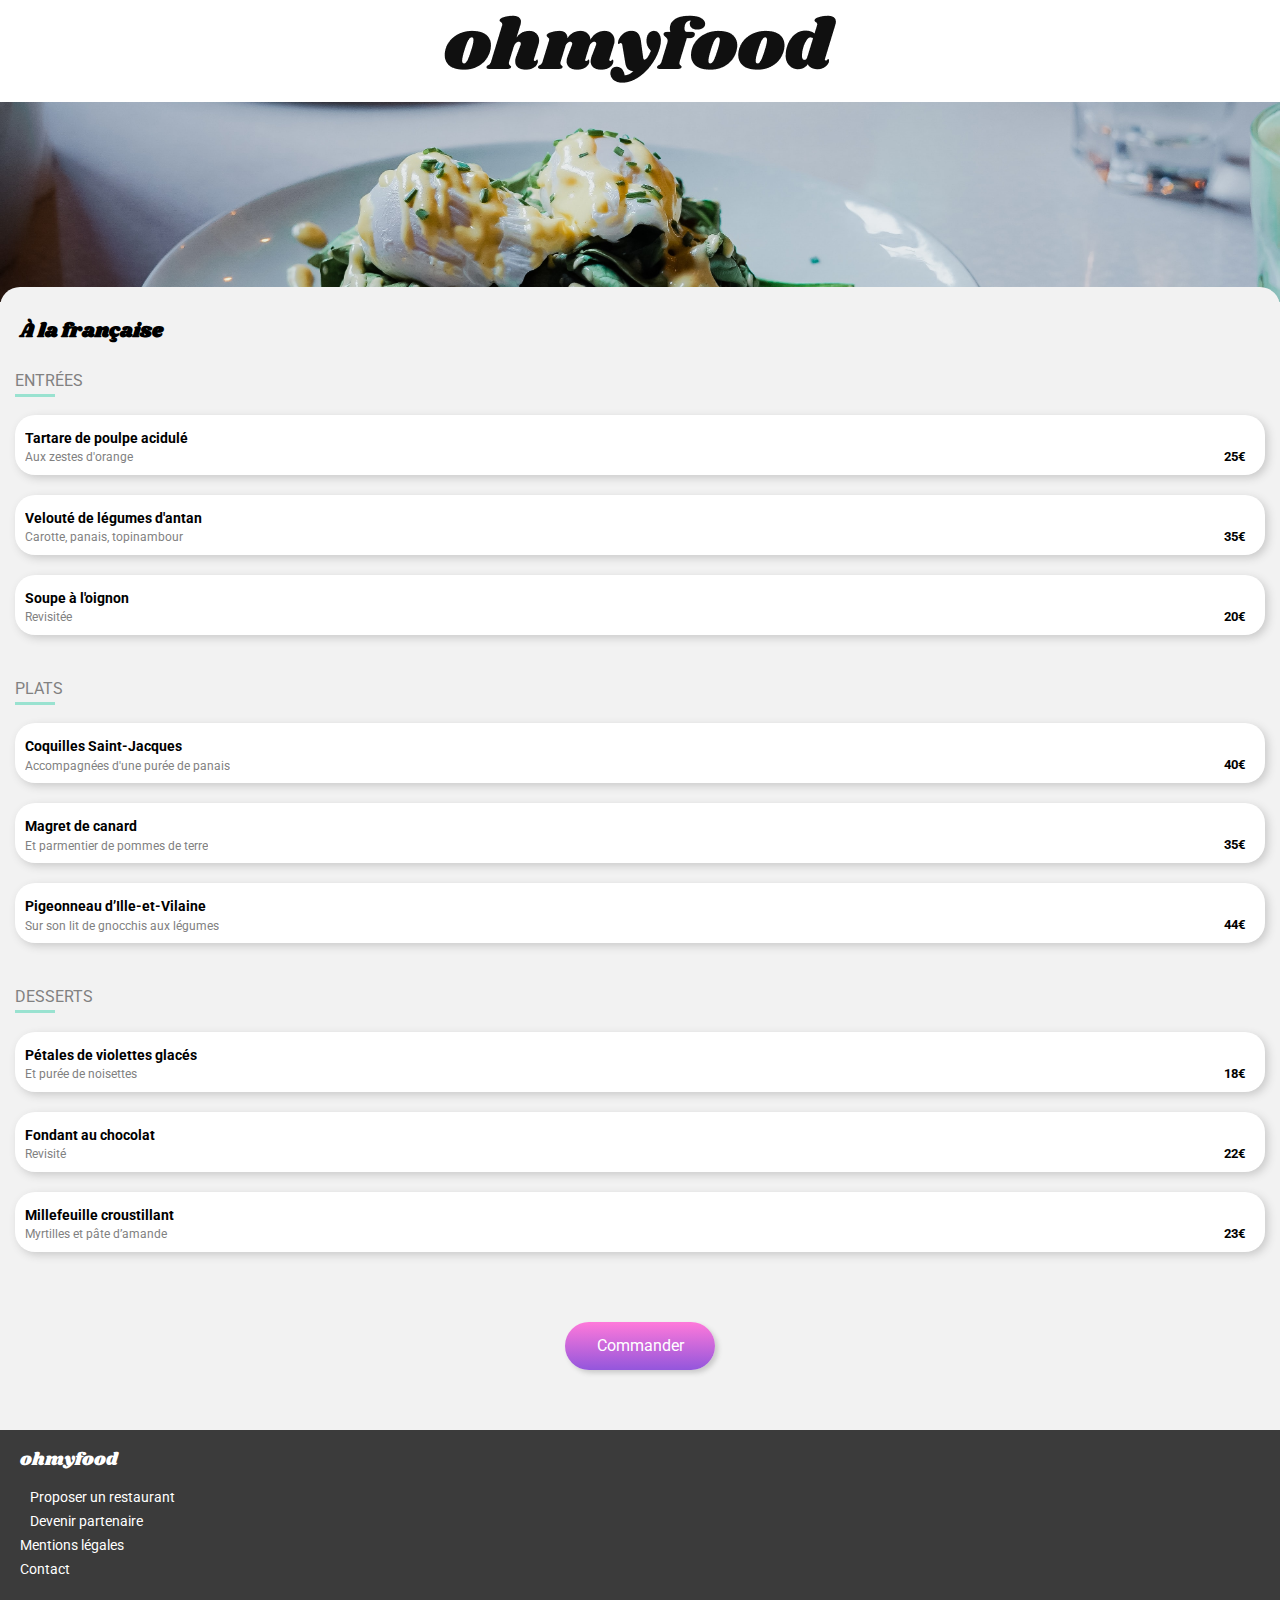
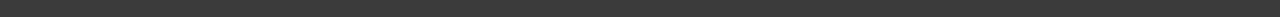
==== aLaFrancaise.html @ d5a259ac "site terminé - reste version tablette et desktop à faire" ====
<!DOCTYPE html>
<html lang="fr">
    <head>
        <meta charset="UTF-8">
        <meta http-equiv="X-UA-Compatible" content="IE=edge">
        <meta name="viewport" content="width=device-width, initial-scale=1.0">

        <link rel="preconnect" href="https://fonts.googleapis.com">
        <link rel="preconnect" href="https://fonts.gstatic.com" crossorigin>
        <link href="https://fonts.googleapis.com/css2?family=Roboto:wght@400;500&family=Shrikhand&display=swap" rel="stylesheet">


        <link rel="stylesheet" href="https://cdnjs.cloudflare.com/ajax/libs/font-awesome/6.1.1/css/all.min.css" integrity="sha512-KfkfwYDsLkIlwQp6LFnl8zNdLGxu9YAA1QvwINks4PhcElQSvqcyVLLD9aMhXd13uQjoXtEKNosOWaZqXgel0g==" crossorigin="anonymous" referrerpolicy="no-referrer" />

        <link rel="stylesheet" href="./css/normalize.css">
        <link rel="stylesheet" href="./css/style.css">

        <title>OhMyFood</title>
    </head>
    <body>
        <header>
            <a href="index.html"><i class="fa-solid fa-arrow-left-long icon--backIndex"></i></a>
            <img src="./images/logo/ohmyfood.png" alt="Logo OhMyFood" class="header--logo">
        </header>
        <main class="menu">
            <img src="./images/restaurants/toa-heftiba-DQKerTsQwi0-unsplash.jpg" alt="Image d'illustration du restaurant" class="menu--illustration">
            <div class="title--menu">
                <h1 class="title title--primary">À la française</h1>
                <div class="menu--like">
                    <i class="fa-regular fa-heart icon--like"></i>
                    <i class="fa-regular fa-heart icon--like--fill"></i>
                </div>
            </div>
            <section class="partMenu">
                <h2 class="title--partMenu">Entrées</h2>
                <article class="dish dish--1">
                    <div class="dish--info">
                        <h3 class="dish--title">Tartare de poulpe acidulé</h3>
                        <p class="dish--description">Aux zestes d'orange</p>
                    </div>
                    <div class="dish--animation">
                        <div class="dish--price"><b>25€</b></div>
                        <div class="dish--select"><i class="fa-solid fa-circle-check icon_dish_select"></i></div>
                    </div>
                </article>
                <article class="dish dish--2">
                    <div class="dish--info">
                        <h3 class="dish--title">Velouté de légumes d'antan</h3>
                        <p class="dish--description">Carotte, panais, topinambour</p>
                    </div>
                    <div class="dish--animation">
                        <div class="dish--price"><b>35€</b></div>
                        <div class="dish--select"><i class="fa-solid fa-circle-check icon_dish_select"></i></div>
                    </div>
                </article>
                <article class="dish dish--3">
                    <div class="dish--info">
                        <h3 class="dish--title">Soupe à l'oignon</h3>
                        <p class="dish--description">Revisitée</p>
                    </div>
                    <div class="dish--animation">
                        <div class="dish--price"><b>20€</b></div>
                        <div class="dish--select"><i class="fa-solid fa-circle-check icon_dish_select"></i></div>
                    </div>
                </article>
            </section>
            <section class="partMenu">
                <h2 class="title--partMenu">Plats</h2>
                <article class="dish dish--4">
                    <div class="dish--info">
                        <h3 class="dish--title">Coquilles Saint-Jacques</h3>
                        <p class="dish--description">Accompagnées d'une purée de panais</p>
                    </div>
                    <div class="dish--animation">
                        <div class="dish--price"><b>40€</b></div>
                        <div class="dish--select"><i class="fa-solid fa-circle-check icon_dish_select"></i></div>
                    </div>
                </article>
                <article class="dish dish--5">
                    <div class="dish--info">
                        <h3 class="dish--title">Magret de canard</h3>
                        <p class="dish--description">Et parmentier de pommes de terre</p>
                    </div>
                    <div class="dish--animation">
                        <div class="dish--price"><b>35€</b></div>
                        <div class="dish--select"><i class="fa-solid fa-circle-check icon_dish_select"></i></div>
                    </div>
                </article>
                <article class="dish dish--6">
                    <div class="dish--info">
                        <h3 class="dish--title">Pigeonneau d’Ille-et-Vilaine</h3>
                        <p class="dish--description">Sur son lit de gnocchis aux légumes</p>
                    </div>
                    <div class="dish--animation">
                        <div class="dish--price"><b>44€</b></div>
                        <div class="dish--select"><i class="fa-solid fa-circle-check icon_dish_select"></i></div>
                    </div>
                </article>
            </section>
            <section class="partMenu">
                <h2 class="title--partMenu">Desserts</h2>
                <article class="dish dish--7">
                    <div class="dish--info">
                        <h3 class="dish--title">Pétales de violettes glacés</h3>
                        <p class="dish--description">Et purée de noisettes</p>
                    </div>
                    <div class="dish--animation">
                        <div class="dish--price"><b>18€</b></div>
                        <div class="dish--select"><i class="fa-solid fa-circle-check icon_dish_select"></i></div>
                    </div>
                </article>
                <article class="dish dish--8">
                    <div class="dish--info">
                        <h3 class="dish--title">Fondant au chocolat</h3>
                        <p class="dish--description">Revisité</p>
                    </div>
                    <div class="dish--animation">
                        <div class="dish--price"><b>22€</b></div>
                        <div class="dish--select"><i class="fa-solid fa-circle-check icon_dish_select"></i></div>
                    </div>
                </article>
                <article class="dish dish--9">
                    <div class="dish--info">
                        <h3 class="dish--title">Millefeuille croustillant</h3>
                        <p class="dish--description">Myrtilles et pâte d’amande</p>
                    </div>
                    <div class="dish--animation">
                        <div class="dish--price"><b>23€</b></div>
                        <div class="dish--select"><i class="fa-solid fa-circle-check icon_dish_select"></i></div>
                    </div>
                </article>
            </section>
            <div class="validation">
                <a href="#" class="button button--validation">Commander</a>
            </div>
        </main>
        <footer>
            <h2 class="title--footer title--primary">ohmyfood</h2>
            <a href="#"><i class="fa-solid fa-utensils icon--footer"></i>Proposer un restaurant</a>
            <a href="#"><i class="fa-solid fa-handshake-angle icon--footer"></i>Devenir partenaire</a>
            <a href="#">Mentions légales</a>
            <a href="mailto:contact@ohmyfood.com">Contact</a>
        </footer>
    </body>
</html>
---- css/style.css ----
* {
  margin: 0px;
  box-sizing: border-box;
  font-family: "Roboto", sans-serif;
}

a {
  color: #000;
  text-decoration: none;
}

.title {
  font-size: 20px;
}

.title--primary {
  font-family: "Shrikhand", sans-serif;
}

.load__container {
  width: 100%;
  height: 100%;
  background-color: #FFF;
  display: flex;
  justify-content: center;
  position: fixed;
  opacity: 1;
  -webkit-animation: loading 3000ms forwards;
          animation: loading 3000ms forwards;
  z-index: 10;
}

.load {
  position: relative;
}

.load__bar {
  position: absolute;
  width: 40px;
  height: 40px;
  margin: 42vh 0px;
  border-radius: 90% 0% 90% 10%;
  transform-origin: 0% 130%;
  -webkit-animation: loading__bars 1000ms backwards infinite linear;
          animation: loading__bars 1000ms backwards infinite linear;
}
.load__bar--1 {
  background: linear-gradient(#9356DC, #99E2D0);
}
.load__bar--2 {
  background-color: #9356DC;
}
.load__bar--3 {
  background-color: #9356DC;
}
.load__bar--4 {
  background: linear-gradient(#FF79DA, #9356DC);
}
.load__bar--5 {
  background-color: #FF79DA;
}
.load__bar--6 {
  background-color: #FF79DA;
}
.load__bar--7 {
  background: linear-gradient(#99E2D0, #FF79DA);
}
.load__bar--8 {
  background-color: #99E2D0;
}
.load__bar--9 {
  background-color: #99E2D0;
}
.load__bar--1 {
  -webkit-animation-delay: 0ms;
          animation-delay: 0ms;
}
.load__bar--2 {
  -webkit-animation-delay: 111.1111111111ms;
          animation-delay: 111.1111111111ms;
}
.load__bar--3 {
  -webkit-animation-delay: 222.2222222222ms;
          animation-delay: 222.2222222222ms;
}
.load__bar--4 {
  -webkit-animation-delay: 333.3333333333ms;
          animation-delay: 333.3333333333ms;
}
.load__bar--5 {
  -webkit-animation-delay: 444.4444444444ms;
          animation-delay: 444.4444444444ms;
}
.load__bar--6 {
  -webkit-animation-delay: 555.5555555556ms;
          animation-delay: 555.5555555556ms;
}
.load__bar--7 {
  -webkit-animation-delay: 666.6666666667ms;
          animation-delay: 666.6666666667ms;
}
.load__bar--8 {
  -webkit-animation-delay: 777.7777777778ms;
          animation-delay: 777.7777777778ms;
}
.load__bar--9 {
  -webkit-animation-delay: 888.8888888889ms;
          animation-delay: 888.8888888889ms;
}

@-webkit-keyframes loading {
  0%, 75% {
    opacity: 1;
    z-index: 10;
    overflow: hidden;
  }
  100% {
    opacity: 0;
    z-index: -1;
  }
}

@keyframes loading {
  0%, 75% {
    opacity: 1;
    z-index: 10;
    overflow: hidden;
  }
  100% {
    opacity: 0;
    z-index: -1;
  }
}
@-webkit-keyframes loading__bars {
  0% {
    transform: rotateZ(0deg);
  }
  100% {
    transform: rotateZ(360deg);
  }
}
@keyframes loading__bars {
  0% {
    transform: rotateZ(0deg);
  }
  100% {
    transform: rotateZ(360deg);
  }
}
.restaurant--card {
  box-shadow: 5px 5px 10px #cacaca;
  border-radius: 20px;
  position: relative;
}

.restaurant--new::after {
  content: "Nouveau";
  background-color: #99E2D0;
  letter-spacing: 0.5px;
  padding: 8px 10px;
  font-weight: bold;
  font-size: 12px;
  border-radius: 3px;
  color: #1d8369;
  position: absolute;
  top: 15px;
  right: 15px;
}

.restaurant--illustration {
  width: 100%;
  height: 190px;
  -o-object-fit: cover;
     object-fit: cover;
  border-radius: 20px 20px 0px 0px;
}

.restaurant--description {
  display: flex;
  flex-direction: row;
  justify-content: space-between;
  padding: 10px 20px;
}

.restaurant--name {
  margin-bottom: 5px;
  font-size: 16px;
}

.restaurant--location {
  font-size: 16px;
}

.button {
  display: block;
  margin: auto;
  padding: 15px 20px;
  color: #FFF;
  background: linear-gradient(#FF79DA, #9356DC);
  border-radius: 50px;
  box-shadow: 3px 3px 5px #CACACA;
  transition: all 0.3s ease-in-out;
}

.button:hover {
  filter: brightness(1.2);
  box-shadow: 3px 3px 5px #808080;
  transition: all 0.3s ease-in-out;
}

.button--validation {
  width: 150px;
}

.icon--like {
  font-size: 22px;
  color: #818181;
  z-index: 0;
}

.icon--like--fill {
  position: absolute;
  left: 0px;
  font-weight: bold;
  font-size: 22px;
  background: linear-gradient(#9356DC, #FF79DA);
  background-clip: text;
  -webkit-background-clip: text;
  color: transparent;
  opacity: 0;
  transition: opacity 0.5s ease-in-out;
  z-index: 1;
}

.icon--like--fill:hover {
  opacity: 1;
  transition: opacity 0.5s ease-in-out;
}

header {
  width: 100%;
  text-align: center;
  padding: 15px 0px;
  position: relative;
}

.header--logo {
  width: 50%;
  max-width: 392px;
}

footer {
  display: flex;
  flex-direction: column;
  row-gap: 8px;
  font-size: 14px;
  background-color: #3b3b3b;
  padding: 20px 0px 40px 20px;
  color: #FFF;
}

.title--footer {
  margin-bottom: 10px;
  font-weight: unset;
  font-size: 18px;
}

footer a {
  display: inline-block;
  color: #FFF;
}

.icon--footer {
  margin-right: 10px;
}

.restaurant--like {
  position: relative;
}

.location {
  text-align: center;
  font-size: 16px;
  font-weight: bold;
  padding: 20px 0px;
  background-color: #e2e2e2;
  border-top: 2px solid #d1d1d1;
}

.presentation {
  display: flex;
  flex-direction: column;
  row-gap: 20px;
  text-align: center;
  padding: 30px 30px 50px 30px;
  background-color: #F2F2F2;
}

.working {
  display: flex;
  flex-direction: column;
  row-gap: 20px;
  padding: 30px 25px 40px 25px;
}

.title--working {
  margin-bottom: 20px;
}

.step {
  position: relative;
  padding: 20px 30px;
  background-color: #f5f5f5;
  box-shadow: 3px 3px 5px #cacaca;
  border-radius: 20px;
  font-size: 14px;
  font-weight: bold;
}

.step--one::before {
  content: "1";
  color: #FFF;
  position: absolute;
  left: -13px;
  top: 16px;
  display: flex;
  justify-content: center;
  align-items: center;
  font-weight: 200;
  width: 26px;
  height: 26px;
  background-color: #9356DC;
  border-radius: 50%;
  z-index: 2;
}

.step--two::before {
  content: "2";
  color: #FFF;
  position: absolute;
  left: -13px;
  top: 16px;
  display: flex;
  justify-content: center;
  align-items: center;
  font-weight: 200;
  width: 26px;
  height: 26px;
  background-color: #9356DC;
  border-radius: 50%;
  z-index: 2;
}

.step--three::before {
  content: "3";
  color: #FFF;
  position: absolute;
  left: -13px;
  top: 16px;
  display: flex;
  justify-content: center;
  align-items: center;
  font-weight: 200;
  width: 26px;
  height: 26px;
  background-color: #9356DC;
  border-radius: 50%;
  z-index: 2;
}

.step:hover {
  background-color: #F5EDFF;
  transform: scale(1.02);
  box-shadow: 3px 3px 5px #808080;
}

.step:hover > .icon--step {
  color: #9356DC;
}

.icon {
  margin-right: 20px;
}

.icon--location {
  color: #474747;
}

.icon--step {
  color: #818181;
}

#restaurants {
  padding: 50px 20px;
  display: flex;
  flex-direction: column;
  row-gap: 20px;
  background-color: #F2F2F2;
}

.menu {
  background-color: #F2F2F2;
}

.icon--backIndex {
  position: absolute;
  font-size: 22px;
  font-weight: bold;
  left: 15px;
  top: 35%;
}

.menu--like {
  position: relative;
}

.menu--illustration {
  width: 100%;
  max-height: 200px;
  -o-object-fit: cover;
     object-fit: cover;
}

.title--menu {
  position: relative;
  display: flex;
  justify-content: space-between;
  align-items: center;
  padding: 0px 30px 0px 20px;
}

.title--menu::after {
  content: " ";
  height: 20px;
  width: 100%;
  background-color: #F2F2F2;
  position: absolute;
  top: -20px;
  left: 0px;
  border-radius: 25px 25px 0px 0px;
  z-index: 1;
}

.partMenu {
  display: flex;
  flex-direction: column;
  row-gap: 20px;
  padding: 15px 15px 30px 15px;
}

.title--partMenu {
  text-transform: uppercase;
  font-size: 16px;
  color: #818181;
  font-weight: unset;
  position: relative;
  margin-bottom: 5px;
}

.title--partMenu::after {
  content: " ";
  width: 40px;
  height: 3px;
  background-color: #99E2D0;
  position: absolute;
  left: 0px;
  top: 22px;
}

.dish {
  display: flex;
  justify-content: space-between;
  align-items: flex-end;
  height: 60px;
  background-color: #FFF;
  border-radius: 20px;
  box-shadow: 3px 3px 8px #cacaca;
  overflow: hidden;
  -webkit-animation: dish__revelation 0.6s both ease-in-out;
          animation: dish__revelation 0.6s both ease-in-out;
}
.dish--1 {
  -webkit-animation-delay: 0.06s;
          animation-delay: 0.06s;
}
.dish--2 {
  -webkit-animation-delay: 0.12s;
          animation-delay: 0.12s;
}
.dish--3 {
  -webkit-animation-delay: 0.18s;
          animation-delay: 0.18s;
}
.dish--4 {
  -webkit-animation-delay: 0.24s;
          animation-delay: 0.24s;
}
.dish--5 {
  -webkit-animation-delay: 0.3s;
          animation-delay: 0.3s;
}
.dish--6 {
  -webkit-animation-delay: 0.36s;
          animation-delay: 0.36s;
}
.dish--7 {
  -webkit-animation-delay: 0.42s;
          animation-delay: 0.42s;
}
.dish--8 {
  -webkit-animation-delay: 0.48s;
          animation-delay: 0.48s;
}
.dish--9 {
  -webkit-animation-delay: 0.54s;
          animation-delay: 0.54s;
}
.dish--10 {
  -webkit-animation-delay: 0.6s;
          animation-delay: 0.6s;
}

.dish--info {
  padding: 0px 0px 10px 10px;
  min-width: 100px;
}

.dish--title {
  font-size: 14px;
  margin-bottom: 5px;
  white-space: nowrap;
  text-overflow: ellipsis;
  overflow: hidden;
}

.dish--description {
  color: #818181;
  font-size: 12px;
  white-space: nowrap;
  text-overflow: ellipsis;
  overflow: hidden;
}

.dish--price {
  padding: 0px 20px 10px 0px;
  padding-right: 20px;
  font-size: 13px;
}

.validation {
  text-align: center;
  padding: 40px 0px 60px;
}

.dish--animation {
  display: flex;
  align-items: flex-end;
}

.dish--select {
  display: flex;
  align-items: center;
  justify-content: center;
  background-color: #99E2D0;
  height: 60px;
  width: 0px;
  color: #FFF;
  font-size: 20px;
  font-weight: bold;
  transform: translateX(40px);
  transform-origin: right;
  transition: all 0.3s ease-in-out;
}

.dish:hover {
  box-shadow: 3px 3px 5px #808080;
}

.dish:hover > .dish--info + .dish--animation > .dish--select {
  width: 60px;
  transform: translateX(0px);
  transition: all 0.5s ease-in-out;
}

.dish:hover > .dish--info + .dish--animation > .dish--select > i {
  transform: rotateZ(360deg);
  transition: transform 0.5s 0.1s ease-in-out;
}

@-webkit-keyframes dish__revelation {
  0% {
    transform: translateY(25px);
    opacity: 0;
  }
  100% {
    transform: translateY(0px);
    opacity: 1;
  }
}

@keyframes dish__revelation {
  0% {
    transform: translateY(25px);
    opacity: 0;
  }
  100% {
    transform: translateY(0px);
    opacity: 1;
  }
}/*# sourceMappingURL=style.css.map */
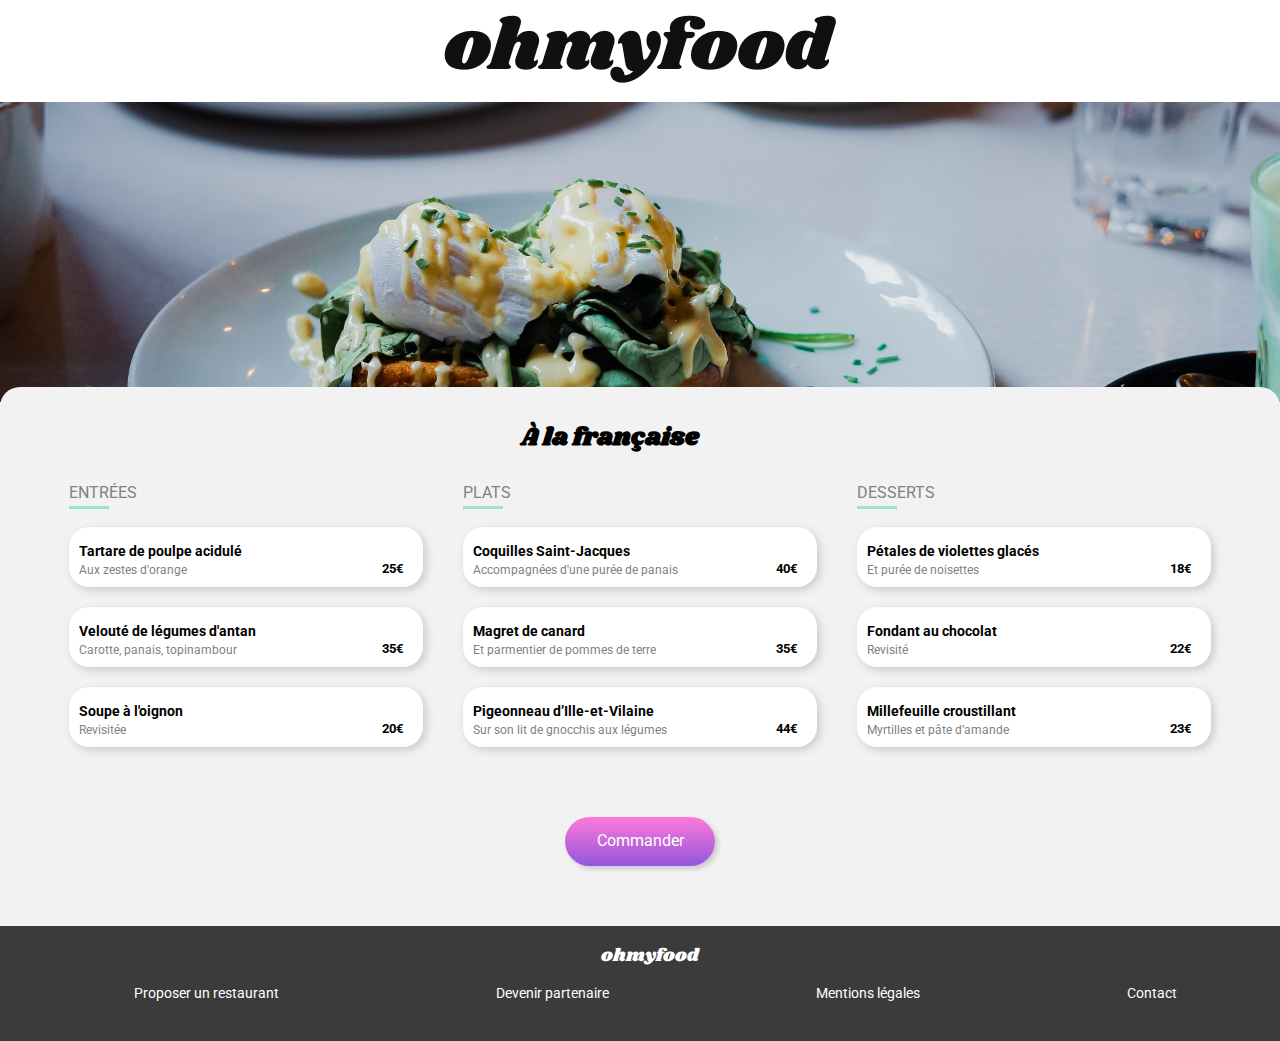
==== commit 29dffdb4: "Mise en place du design tablette et desktop terminée" ====
--- a/aLaFrancaise.html
+++ b/aLaFrancaise.html
@@ -24,122 +24,126 @@
         </header>
         <main class="menu">
             <img src="./images/restaurants/toa-heftiba-DQKerTsQwi0-unsplash.jpg" alt="Image d'illustration du restaurant" class="menu--illustration">
-            <div class="title--menu">
-                <h1 class="title title--primary">À la française</h1>
+            <div class="menu__header">
+                <h1 class="title title--primary title--menu">À la française</h1>
                 <div class="menu--like">
                     <i class="fa-regular fa-heart icon--like"></i>
                     <i class="fa-regular fa-heart icon--like--fill"></i>
                 </div>
             </div>
-            <section class="partMenu">
-                <h2 class="title--partMenu">Entrées</h2>
-                <article class="dish dish--1">
-                    <div class="dish--info">
-                        <h3 class="dish--title">Tartare de poulpe acidulé</h3>
-                        <p class="dish--description">Aux zestes d'orange</p>
-                    </div>
-                    <div class="dish--animation">
-                        <div class="dish--price"><b>25€</b></div>
-                        <div class="dish--select"><i class="fa-solid fa-circle-check icon_dish_select"></i></div>
-                    </div>
-                </article>
-                <article class="dish dish--2">
-                    <div class="dish--info">
-                        <h3 class="dish--title">Velouté de légumes d'antan</h3>
-                        <p class="dish--description">Carotte, panais, topinambour</p>
-                    </div>
-                    <div class="dish--animation">
-                        <div class="dish--price"><b>35€</b></div>
-                        <div class="dish--select"><i class="fa-solid fa-circle-check icon_dish_select"></i></div>
-                    </div>
-                </article>
-                <article class="dish dish--3">
-                    <div class="dish--info">
-                        <h3 class="dish--title">Soupe à l'oignon</h3>
-                        <p class="dish--description">Revisitée</p>
-                    </div>
-                    <div class="dish--animation">
-                        <div class="dish--price"><b>20€</b></div>
-                        <div class="dish--select"><i class="fa-solid fa-circle-check icon_dish_select"></i></div>
-                    </div>
-                </article>
-            </section>
-            <section class="partMenu">
-                <h2 class="title--partMenu">Plats</h2>
-                <article class="dish dish--4">
-                    <div class="dish--info">
-                        <h3 class="dish--title">Coquilles Saint-Jacques</h3>
-                        <p class="dish--description">Accompagnées d'une purée de panais</p>
-                    </div>
-                    <div class="dish--animation">
-                        <div class="dish--price"><b>40€</b></div>
-                        <div class="dish--select"><i class="fa-solid fa-circle-check icon_dish_select"></i></div>
-                    </div>
-                </article>
-                <article class="dish dish--5">
-                    <div class="dish--info">
-                        <h3 class="dish--title">Magret de canard</h3>
-                        <p class="dish--description">Et parmentier de pommes de terre</p>
-                    </div>
-                    <div class="dish--animation">
-                        <div class="dish--price"><b>35€</b></div>
-                        <div class="dish--select"><i class="fa-solid fa-circle-check icon_dish_select"></i></div>
-                    </div>
-                </article>
-                <article class="dish dish--6">
-                    <div class="dish--info">
-                        <h3 class="dish--title">Pigeonneau d’Ille-et-Vilaine</h3>
-                        <p class="dish--description">Sur son lit de gnocchis aux légumes</p>
-                    </div>
-                    <div class="dish--animation">
-                        <div class="dish--price"><b>44€</b></div>
-                        <div class="dish--select"><i class="fa-solid fa-circle-check icon_dish_select"></i></div>
-                    </div>
-                </article>
-            </section>
-            <section class="partMenu">
-                <h2 class="title--partMenu">Desserts</h2>
-                <article class="dish dish--7">
-                    <div class="dish--info">
-                        <h3 class="dish--title">Pétales de violettes glacés</h3>
-                        <p class="dish--description">Et purée de noisettes</p>
-                    </div>
-                    <div class="dish--animation">
-                        <div class="dish--price"><b>18€</b></div>
-                        <div class="dish--select"><i class="fa-solid fa-circle-check icon_dish_select"></i></div>
-                    </div>
-                </article>
-                <article class="dish dish--8">
-                    <div class="dish--info">
-                        <h3 class="dish--title">Fondant au chocolat</h3>
-                        <p class="dish--description">Revisité</p>
-                    </div>
-                    <div class="dish--animation">
-                        <div class="dish--price"><b>22€</b></div>
-                        <div class="dish--select"><i class="fa-solid fa-circle-check icon_dish_select"></i></div>
-                    </div>
-                </article>
-                <article class="dish dish--9">
-                    <div class="dish--info">
-                        <h3 class="dish--title">Millefeuille croustillant</h3>
-                        <p class="dish--description">Myrtilles et pâte d’amande</p>
-                    </div>
-                    <div class="dish--animation">
-                        <div class="dish--price"><b>23€</b></div>
-                        <div class="dish--select"><i class="fa-solid fa-circle-check icon_dish_select"></i></div>
-                    </div>
-                </article>
-            </section>
+            <div class="menu__content">
+                <section class="partMenu">
+                    <h2 class="title--partMenu">Entrées</h2>
+                    <article class="dish dish--1">
+                        <div class="dish--info">
+                            <h3 class="dish--title">Tartare de poulpe acidulé</h3>
+                            <p class="dish--description">Aux zestes d'orange</p>
+                        </div>
+                        <div class="dish--animation">
+                            <div class="dish--price"><b>25€</b></div>
+                            <div class="dish--select"><i class="fa-solid fa-circle-check icon_dish_select"></i></div>
+                        </div>
+                    </article>
+                    <article class="dish dish--2">
+                        <div class="dish--info">
+                            <h3 class="dish--title">Velouté de légumes d'antan</h3>
+                            <p class="dish--description">Carotte, panais, topinambour</p>
+                        </div>
+                        <div class="dish--animation">
+                            <div class="dish--price"><b>35€</b></div>
+                            <div class="dish--select"><i class="fa-solid fa-circle-check icon_dish_select"></i></div>
+                        </div>
+                    </article>
+                    <article class="dish dish--3">
+                        <div class="dish--info">
+                            <h3 class="dish--title">Soupe à l'oignon</h3>
+                            <p class="dish--description">Revisitée</p>
+                        </div>
+                        <div class="dish--animation">
+                            <div class="dish--price"><b>20€</b></div>
+                            <div class="dish--select"><i class="fa-solid fa-circle-check icon_dish_select"></i></div>
+                        </div>
+                    </article>
+                </section>
+                <section class="partMenu">
+                    <h2 class="title--partMenu">Plats</h2>
+                    <article class="dish dish--4">
+                        <div class="dish--info">
+                            <h3 class="dish--title">Coquilles Saint-Jacques</h3>
+                            <p class="dish--description">Accompagnées d'une purée de panais</p>
+                        </div>
+                        <div class="dish--animation">
+                            <div class="dish--price"><b>40€</b></div>
+                            <div class="dish--select"><i class="fa-solid fa-circle-check icon_dish_select"></i></div>
+                        </div>
+                    </article>
+                    <article class="dish dish--5">
+                        <div class="dish--info">
+                            <h3 class="dish--title">Magret de canard</h3>
+                            <p class="dish--description">Et parmentier de pommes de terre</p>
+                        </div>
+                        <div class="dish--animation">
+                            <div class="dish--price"><b>35€</b></div>
+                            <div class="dish--select"><i class="fa-solid fa-circle-check icon_dish_select"></i></div>
+                        </div>
+                    </article>
+                    <article class="dish dish--6">
+                        <div class="dish--info">
+                            <h3 class="dish--title">Pigeonneau d’Ille-et-Vilaine</h3>
+                            <p class="dish--description">Sur son lit de gnocchis aux légumes</p>
+                        </div>
+                        <div class="dish--animation">
+                            <div class="dish--price"><b>44€</b></div>
+                            <div class="dish--select"><i class="fa-solid fa-circle-check icon_dish_select"></i></div>
+                        </div>
+                    </article>
+                </section>
+                <section class="partMenu">
+                    <h2 class="title--partMenu">Desserts</h2>
+                    <article class="dish dish--7">
+                        <div class="dish--info">
+                            <h3 class="dish--title">Pétales de violettes glacés</h3>
+                            <p class="dish--description">Et purée de noisettes</p>
+                        </div>
+                        <div class="dish--animation">
+                            <div class="dish--price"><b>18€</b></div>
+                            <div class="dish--select"><i class="fa-solid fa-circle-check icon_dish_select"></i></div>
+                        </div>
+                    </article>
+                    <article class="dish dish--8">
+                        <div class="dish--info">
+                            <h3 class="dish--title">Fondant au chocolat</h3>
+                            <p class="dish--description">Revisité</p>
+                        </div>
+                        <div class="dish--animation">
+                            <div class="dish--price"><b>22€</b></div>
+                            <div class="dish--select"><i class="fa-solid fa-circle-check icon_dish_select"></i></div>
+                        </div>
+                    </article>
+                    <article class="dish dish--9">
+                        <div class="dish--info">
+                            <h3 class="dish--title">Millefeuille croustillant</h3>
+                            <p class="dish--description">Myrtilles et pâte d’amande</p>
+                        </div>
+                        <div class="dish--animation">
+                            <div class="dish--price"><b>23€</b></div>
+                            <div class="dish--select"><i class="fa-solid fa-circle-check icon_dish_select"></i></div>
+                        </div>
+                    </article>
+                </section>
+            </div>
             <div class="validation">
                 <a href="#" class="button button--validation">Commander</a>
             </div>
         </main>
         <footer>
             <h2 class="title--footer title--primary">ohmyfood</h2>
-            <a href="#"><i class="fa-solid fa-utensils icon--footer"></i>Proposer un restaurant</a>
-            <a href="#"><i class="fa-solid fa-handshake-angle icon--footer"></i>Devenir partenaire</a>
-            <a href="#">Mentions légales</a>
-            <a href="mailto:contact@ohmyfood.com">Contact</a>
+            <div class="footer__menu">
+                <a href="#"><i class="fa-solid fa-utensils icon--footer"></i>Proposer un restaurant</a>
+                <a href="#"><i class="fa-solid fa-handshake-angle icon--footer"></i>Devenir partenaire</a>
+                <a href="#">Mentions légales</a>
+                <a href="mailto:contact@ohmyfood.com">Contact</a>
+            </div>
         </footer>
     </body>
 </html>--- a/css/style.css
+++ b/css/style.css
@@ -17,6 +17,61 @@
   font-family: "Shrikhand", sans-serif;
 }
 
+header {
+  width: 100%;
+  text-align: center;
+  padding: 15px 0px;
+  position: relative;
+}
+
+.header--logo {
+  width: 50%;
+  max-width: 392px;
+}
+
+footer {
+  display: flex;
+  flex-direction: column;
+  row-gap: 8px;
+  font-size: 14px;
+  background-color: #3b3b3b;
+  padding: 20px 0px 40px 20px;
+  color: #FFF;
+}
+@media screen and (min-width: 576px) {
+  footer {
+    align-items: center;
+  }
+}
+
+.footer__menu {
+  display: flex;
+  flex-direction: column;
+  row-gap: 8px;
+}
+@media screen and (min-width: 576px) {
+  .footer__menu {
+    flex-flow: row wrap;
+    width: 100%;
+    justify-content: space-around;
+  }
+}
+
+.title--footer {
+  margin-bottom: 10px;
+  font-weight: unset;
+  font-size: 18px;
+}
+
+footer a {
+  display: inline-block;
+  color: #FFF;
+}
+
+.icon--footer {
+  margin-right: 10px;
+}
+
 .load__container {
   width: 100%;
   height: 100%;
@@ -25,8 +80,8 @@
   justify-content: center;
   position: fixed;
   opacity: 1;
-  -webkit-animation: loading 3000ms forwards;
-          animation: loading 3000ms forwards;
+  -webkit-animation: loading 0ms forwards;
+          animation: loading 0ms forwards;
   z-index: 10;
 }
 
@@ -150,7 +205,15 @@
 .restaurant--card {
   box-shadow: 5px 5px 10px #cacaca;
   border-radius: 20px;
+  width: 100%;
+  max-width: 518px;
+  margin: 0px auto;
   position: relative;
+}
+@media screen and (min-width: 576px) {
+  .restaurant--card {
+    width: 45%;
+  }
 }
 
 .restaurant--new::after {
@@ -237,45 +300,14 @@
   transition: opacity 0.5s ease-in-out;
 }
 
-header {
-  width: 100%;
-  text-align: center;
-  padding: 15px 0px;
-  position: relative;
-}
-
-.header--logo {
-  width: 50%;
-  max-width: 392px;
-}
-
-footer {
+.navigation {
   display: flex;
   flex-direction: column;
-  row-gap: 8px;
-  font-size: 14px;
-  background-color: #3b3b3b;
-  padding: 20px 0px 40px 20px;
-  color: #FFF;
-}
-
-.title--footer {
-  margin-bottom: 10px;
-  font-weight: unset;
-  font-size: 18px;
-}
-
-footer a {
-  display: inline-block;
-  color: #FFF;
-}
-
-.icon--footer {
-  margin-right: 10px;
-}
-
-.restaurant--like {
-  position: relative;
+}
+@media screen and (min-width: 991px) {
+  .navigation {
+    flex-direction: row-reverse;
+  }
 }
 
 .location {
@@ -287,6 +319,10 @@
   border-top: 2px solid #d1d1d1;
 }
 
+.icon--location {
+  color: #474747;
+}
+
 .presentation {
   display: flex;
   flex-direction: column;
@@ -295,13 +331,29 @@
   padding: 30px 30px 50px 30px;
   background-color: #F2F2F2;
 }
-
-.working {
+@media screen and (min-width: 991px) {
+  .presentation {
+    width: 60%;
+    background-color: #FFF;
+  }
+}
+
+#working {
   display: flex;
   flex-direction: column;
   row-gap: 20px;
   padding: 30px 25px 40px 25px;
 }
+@media screen and (min-width: 576px) {
+  #working {
+    align-items: center;
+  }
+}
+@media screen and (min-width: 991px) {
+  #working {
+    width: 40%;
+  }
+}
 
 .title--working {
   margin-bottom: 20px;
@@ -310,6 +362,9 @@
 .step {
   position: relative;
   padding: 20px 30px;
+  max-width: 350px;
+  width: 100%;
+  margin: 0px auto;
   background-color: #f5f5f5;
   box-shadow: 3px 3px 5px #cacaca;
   border-radius: 20px;
@@ -331,7 +386,7 @@
   height: 26px;
   background-color: #9356DC;
   border-radius: 50%;
-  z-index: 2;
+  z-index: 1;
 }
 
 .step--two::before {
@@ -348,7 +403,7 @@
   height: 26px;
   background-color: #9356DC;
   border-radius: 50%;
-  z-index: 2;
+  z-index: 1;
 }
 
 .step--three::before {
@@ -365,7 +420,7 @@
   height: 26px;
   background-color: #9356DC;
   border-radius: 50%;
-  z-index: 2;
+  z-index: 1;
 }
 
 .step:hover {
@@ -382,10 +437,6 @@
   margin-right: 20px;
 }
 
-.icon--location {
-  color: #474747;
-}
-
 .icon--step {
   color: #818181;
 }
@@ -394,12 +445,57 @@
   padding: 50px 20px;
   display: flex;
   flex-direction: column;
+  background-color: #F2F2F2;
+}
+
+.restaurant--like {
+  position: relative;
+}
+
+.title--restaurant {
+  margin-bottom: 20px;
+}
+
+.restaurant__list {
+  display: flex;
+  flex-flow: row wrap;
   row-gap: 20px;
-  background-color: #F2F2F2;
+  -moz-column-gap: 20px;
+       column-gap: 20px;
 }
 
 .menu {
   background-color: #F2F2F2;
+}
+
+.menu__header {
+  position: relative;
+  display: flex;
+  justify-content: space-between;
+  align-items: center;
+  padding: 0px 30px 0px 20px;
+}
+@media screen and (min-width: 991px) {
+  .menu__header {
+    justify-content: center;
+    -moz-column-gap: 50px;
+         column-gap: 50px;
+  }
+}
+
+.menu__header, .menu__content {
+  width: 100%;
+  margin: 0px auto;
+}
+@media screen and (min-width: 576px) {
+  .menu__header, .menu__content {
+    max-width: 609px;
+  }
+}
+@media screen and (min-width: 991px) {
+  .menu__header, .menu__content {
+    max-width: 1440px;
+  }
 }
 
 .icon--backIndex {
@@ -416,17 +512,20 @@
 
 .menu--illustration {
   width: 100%;
-  max-height: 200px;
+  height: 200px;
   -o-object-fit: cover;
      object-fit: cover;
 }
-
-.title--menu {
-  position: relative;
-  display: flex;
-  justify-content: space-between;
-  align-items: center;
-  padding: 0px 30px 0px 20px;
+@media screen and (min-width: 576px) {
+  .menu--illustration {
+    height: 300px;
+  }
+}
+
+@media screen and (min-width: 576px) {
+  .title--menu {
+    font-size: 25px;
+  }
 }
 
 .title--menu::after {
@@ -446,6 +545,25 @@
   flex-direction: column;
   row-gap: 20px;
   padding: 15px 15px 30px 15px;
+}
+@media screen and (min-width: 991px) {
+  .partMenu {
+    width: 30%;
+  }
+}
+
+.menu__content {
+  display: flex;
+  flex-direction: column;
+  row-gap: 20px;
+}
+@media screen and (min-width: 991px) {
+  .menu__content {
+    flex-direction: row;
+    justify-content: center;
+    -moz-column-gap: 10px;
+         column-gap: 10px;
+  }
 }
 
 .title--partMenu {
